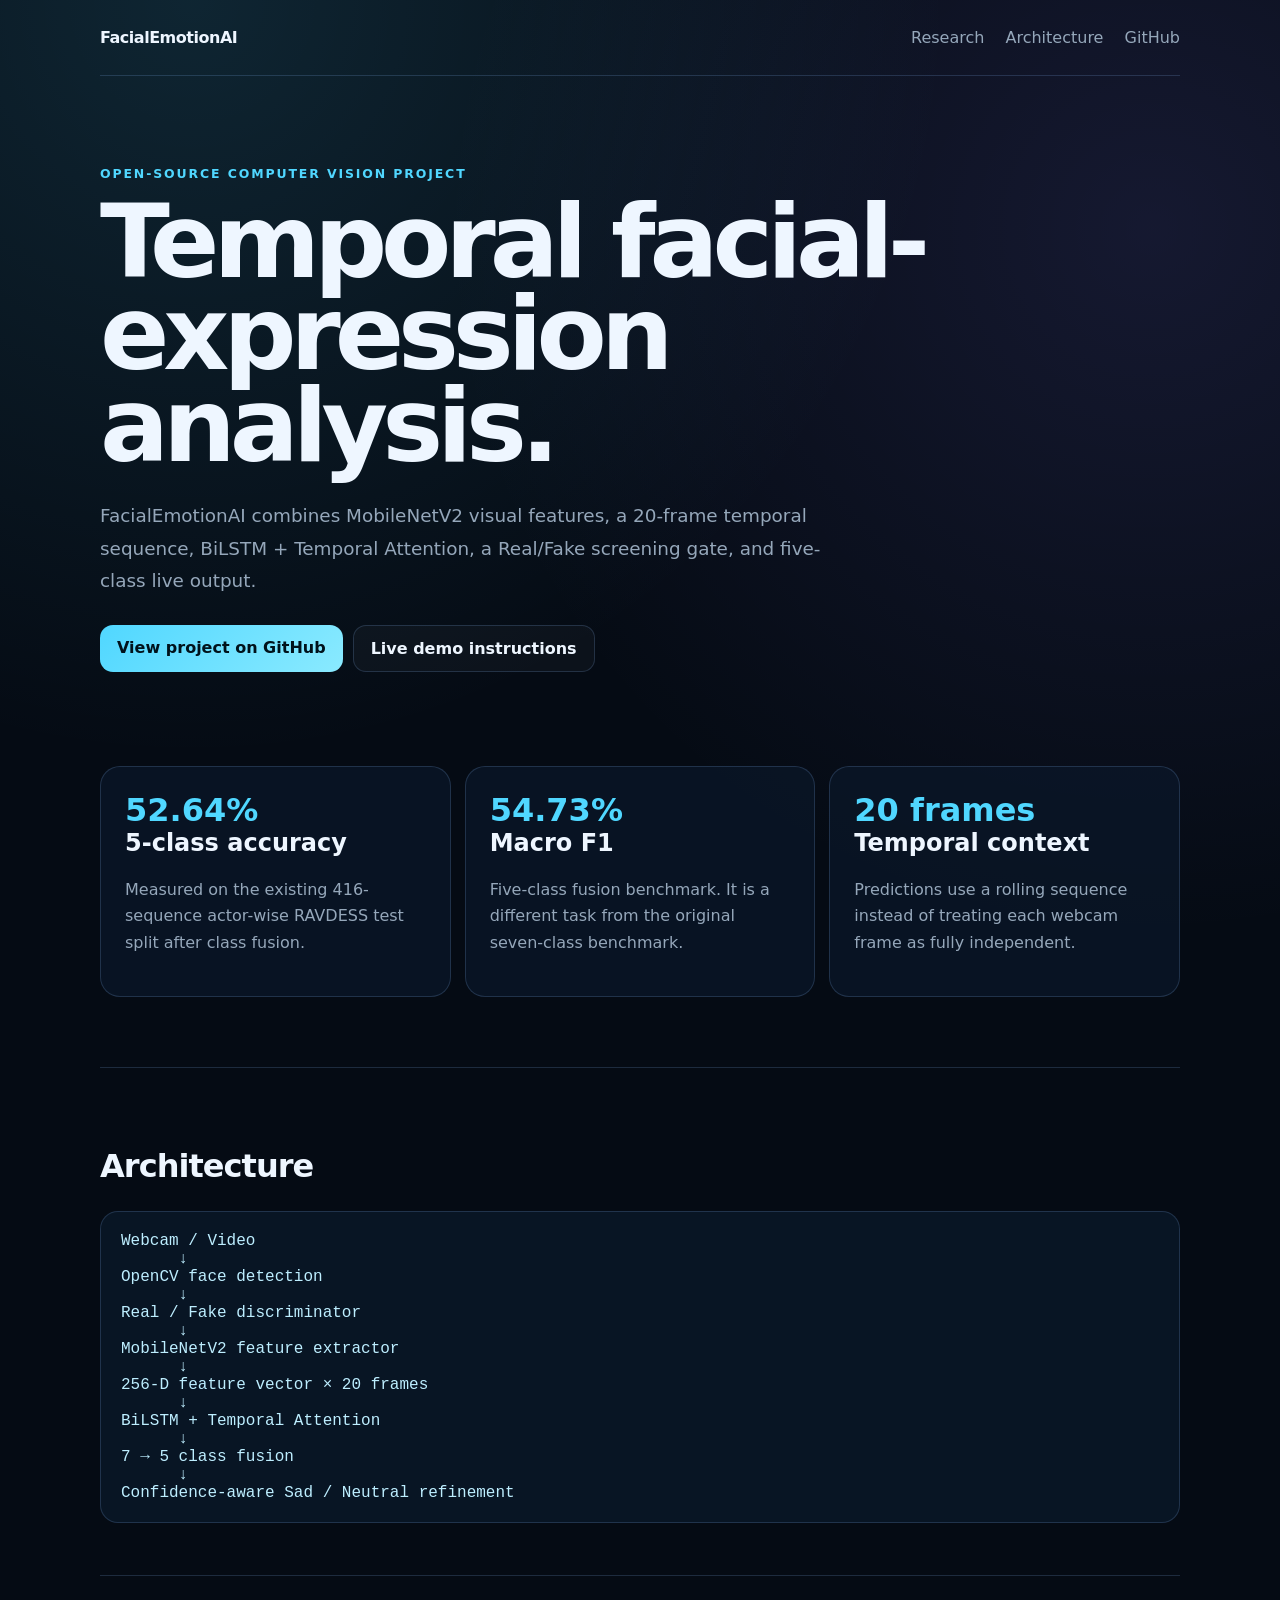
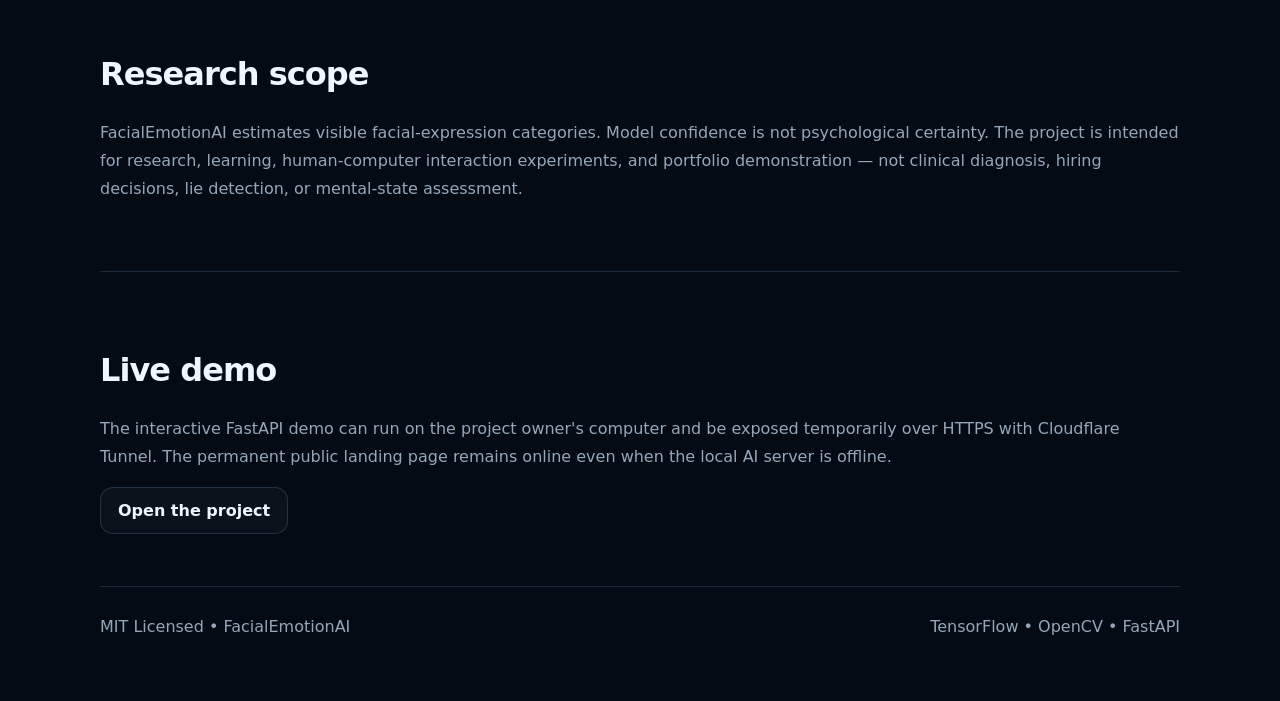
==== docs/index.html @ 0f3d4d0a "Add GitHub Pages landing page" ====
<!doctype html>
<html lang="en">
<head>
  <meta charset="utf-8">
  <meta name="viewport" content="width=device-width, initial-scale=1">
  <meta name="robots" content="index,follow">
  <meta name="theme-color" content="#07111f">
  <meta name="description" content="FacialEmotionAI is an open-source temporal facial-expression analysis project using MobileNetV2, BiLSTM attention, anti-spoofing, and five-class live inference.">
  <meta property="og:title" content="FacialEmotionAI — Temporal Facial Expression Analysis">
  <meta property="og:description" content="Open-source webcam and video facial-expression analysis with temporal attention and anti-spoofing.">
  <meta property="og:type" content="website">
  <meta property="og:url" content="https://arianharashchi-lang.github.io/FacialEmotionAI/">
  <link rel="canonical" href="https://arianharashchi-lang.github.io/FacialEmotionAI/">
  <title>FacialEmotionAI — Temporal Facial Expression Analysis</title>
  <style>
    :root{color-scheme:dark;--bg:#050b14;--text:#eef6ff;--muted:#95a7ba;--line:rgba(137,186,255,.18);--accent:#50d7ff;--purple:#8b7cff}
    *{box-sizing:border-box}body{margin:0;min-height:100vh;font-family:Inter,ui-sans-serif,system-ui,-apple-system,"Segoe UI",sans-serif;color:var(--text);background:radial-gradient(circle at 15% 0%,rgba(80,215,255,.13),transparent 30%),radial-gradient(circle at 90% 10%,rgba(139,124,255,.12),transparent 30%),var(--bg)}
    .wrap{width:min(1080px,calc(100% - 32px));margin:auto}.nav{height:76px;display:flex;align-items:center;justify-content:space-between;border-bottom:1px solid var(--line)}.brand{font-weight:850;letter-spacing:-.03em}.nav a{color:var(--muted);text-decoration:none;margin-left:16px}
    .hero{padding:90px 0 70px;max-width:900px}.eyebrow{font-size:.78rem;letter-spacing:.15em;color:var(--accent);font-weight:800}.hero h1{font-size:clamp(3rem,8vw,7rem);line-height:.9;letter-spacing:-.06em;margin:15px 0 28px}.lead{font-size:1.15rem;line-height:1.75;color:var(--muted);max-width:760px}
    .actions{display:flex;gap:10px;flex-wrap:wrap;margin-top:28px}.btn{display:inline-flex;padding:13px 17px;border-radius:13px;text-decoration:none;font-weight:800}.primary{background:linear-gradient(135deg,var(--accent),#8aeaff);color:#00121b}.secondary{border:1px solid var(--line);color:var(--text);background:rgba(255,255,255,.03)}
    .grid{display:grid;grid-template-columns:repeat(3,1fr);gap:14px;margin:24px 0 70px}.card{border:1px solid var(--line);border-radius:20px;background:rgba(12,25,43,.65);padding:24px;min-height:180px}.card h2{margin-top:0}.card p{color:var(--muted);line-height:1.65}.metric{font-size:2rem;font-weight:850;color:var(--accent)}
    .section{padding:52px 0;border-top:1px solid var(--line)}.section h2{font-size:2rem;letter-spacing:-.03em}.pipeline{font-family:ui-monospace,SFMono-Regular,Menlo,monospace;color:#bdeeff;background:#081524;border:1px solid var(--line);border-radius:18px;padding:20px;overflow:auto;white-space:pre}.note{color:var(--muted);line-height:1.75}
    footer{padding:30px 0 50px;border-top:1px solid var(--line);color:var(--muted);display:flex;justify-content:space-between;gap:14px}
    @media(max-width:760px){.grid{grid-template-columns:1fr}.hero{padding-top:55px}.nav-links{display:none}footer{flex-direction:column}}
  </style>
</head>
<body>
  <div class="wrap">
    <nav class="nav">
      <div class="brand">FacialEmotionAI</div>
      <div class="nav-links">
        <a href="#research">Research</a>
        <a href="#architecture">Architecture</a>
        <a href="https://github.com/arianharashchi-lang/FacialEmotionAI">GitHub</a>
      </div>
    </nav>

    <main>
      <section class="hero">
        <div class="eyebrow">OPEN-SOURCE COMPUTER VISION PROJECT</div>
        <h1>Temporal facial-expression analysis.</h1>
        <p class="lead">
          FacialEmotionAI combines MobileNetV2 visual features, a 20-frame temporal sequence, BiLSTM + Temporal Attention, a Real/Fake screening gate, and five-class live output.
        </p>
        <div class="actions">
          <a class="btn primary" href="https://github.com/arianharashchi-lang/FacialEmotionAI">View project on GitHub</a>
          <a class="btn secondary" href="#live-demo">Live demo instructions</a>
        </div>
      </section>

      <section class="grid">
        <article class="card"><div class="metric">52.64%</div><h2>5-class accuracy</h2><p>Measured on the existing 416-sequence actor-wise RAVDESS test split after class fusion.</p></article>
        <article class="card"><div class="metric">54.73%</div><h2>Macro F1</h2><p>Five-class fusion benchmark. It is a different task from the original seven-class benchmark.</p></article>
        <article class="card"><div class="metric">20 frames</div><h2>Temporal context</h2><p>Predictions use a rolling sequence instead of treating each webcam frame as fully independent.</p></article>
      </section>

      <section id="architecture" class="section">
        <h2>Architecture</h2>
        <div class="pipeline">Webcam / Video
      ↓
OpenCV face detection
      ↓
Real / Fake discriminator
      ↓
MobileNetV2 feature extractor
      ↓
256-D feature vector × 20 frames
      ↓
BiLSTM + Temporal Attention
      ↓
7 → 5 class fusion
      ↓
Confidence-aware Sad / Neutral refinement</div>
      </section>

      <section id="research" class="section">
        <h2>Research scope</h2>
        <p class="note">
          FacialEmotionAI estimates visible facial-expression categories. Model confidence is not psychological certainty. The project is intended for research, learning, human-computer interaction experiments, and portfolio demonstration — not clinical diagnosis, hiring decisions, lie detection, or mental-state assessment.
        </p>
      </section>

      <section id="live-demo" class="section">
        <h2>Live demo</h2>
        <p class="note">
          The interactive FastAPI demo can run on the project owner's computer and be exposed temporarily over HTTPS with Cloudflare Tunnel. The permanent public landing page remains online even when the local AI server is offline.
        </p>
        <a class="btn secondary" href="https://github.com/arianharashchi-lang/FacialEmotionAI">Open the project</a>
      </section>
    </main>

    <footer>
      <span>MIT Licensed • FacialEmotionAI</span>
      <span>TensorFlow • OpenCV • FastAPI</span>
    </footer>
  </div>
</body>
</html>
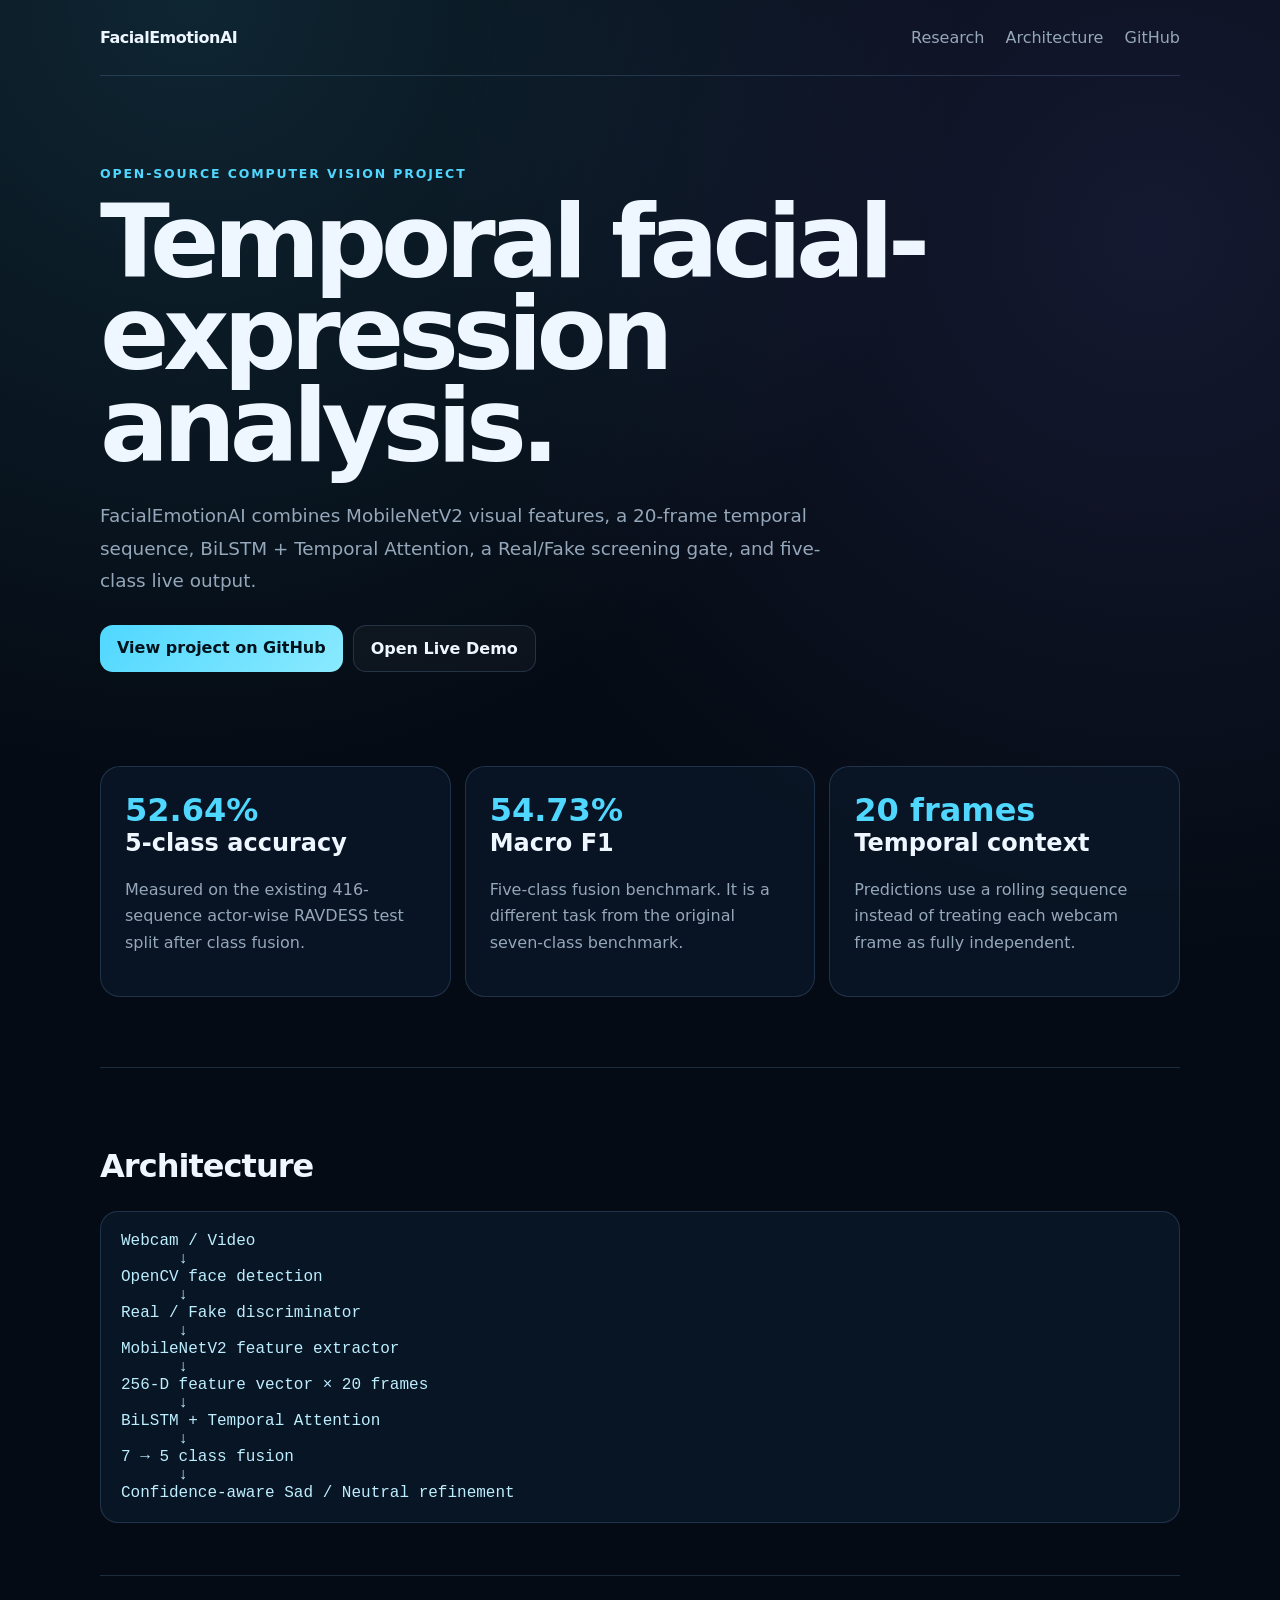
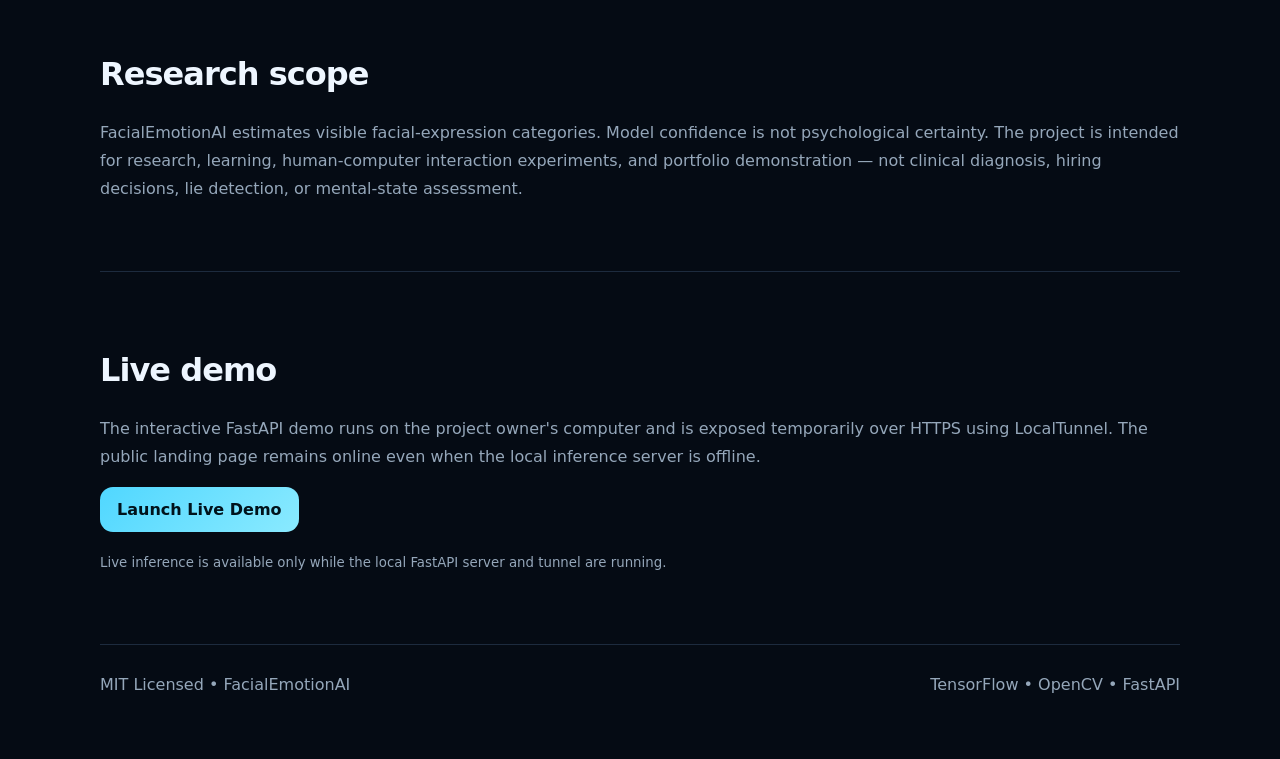
==== commit dbabb9e3: "Link GitHub Pages to live FastAPI demo" ====
--- a/docs/index.html
+++ b/docs/index.html
@@ -44,7 +44,7 @@
         </p>
         <div class="actions">
           <a class="btn primary" href="https://github.com/arianharashchi-lang/FacialEmotionAI">View project on GitHub</a>
-          <a class="btn secondary" href="#live-demo">Live demo instructions</a>
+          <a class="btn secondary" href="https://cute-owls-fry.loca.lt" target="_blank" rel="noreferrer">Open Live Demo</a>
         </div>
       </section>
 
@@ -83,9 +83,10 @@
       <section id="live-demo" class="section">
         <h2>Live demo</h2>
         <p class="note">
-          The interactive FastAPI demo can run on the project owner's computer and be exposed temporarily over HTTPS with Cloudflare Tunnel. The permanent public landing page remains online even when the local AI server is offline.
+          The interactive FastAPI demo runs on the project owner's computer and is exposed temporarily over HTTPS using LocalTunnel. The public landing page remains online even when the local inference server is offline.
         </p>
-        <a class="btn secondary" href="https://github.com/arianharashchi-lang/FacialEmotionAI">Open the project</a>
+        <a class="btn primary" href="https://cute-owls-fry.loca.lt" target="_blank" rel="noreferrer">Launch Live Demo</a>
+        <p class="note"><small>Live inference is available only while the local FastAPI server and tunnel are running.</small></p>
       </section>
     </main>
 
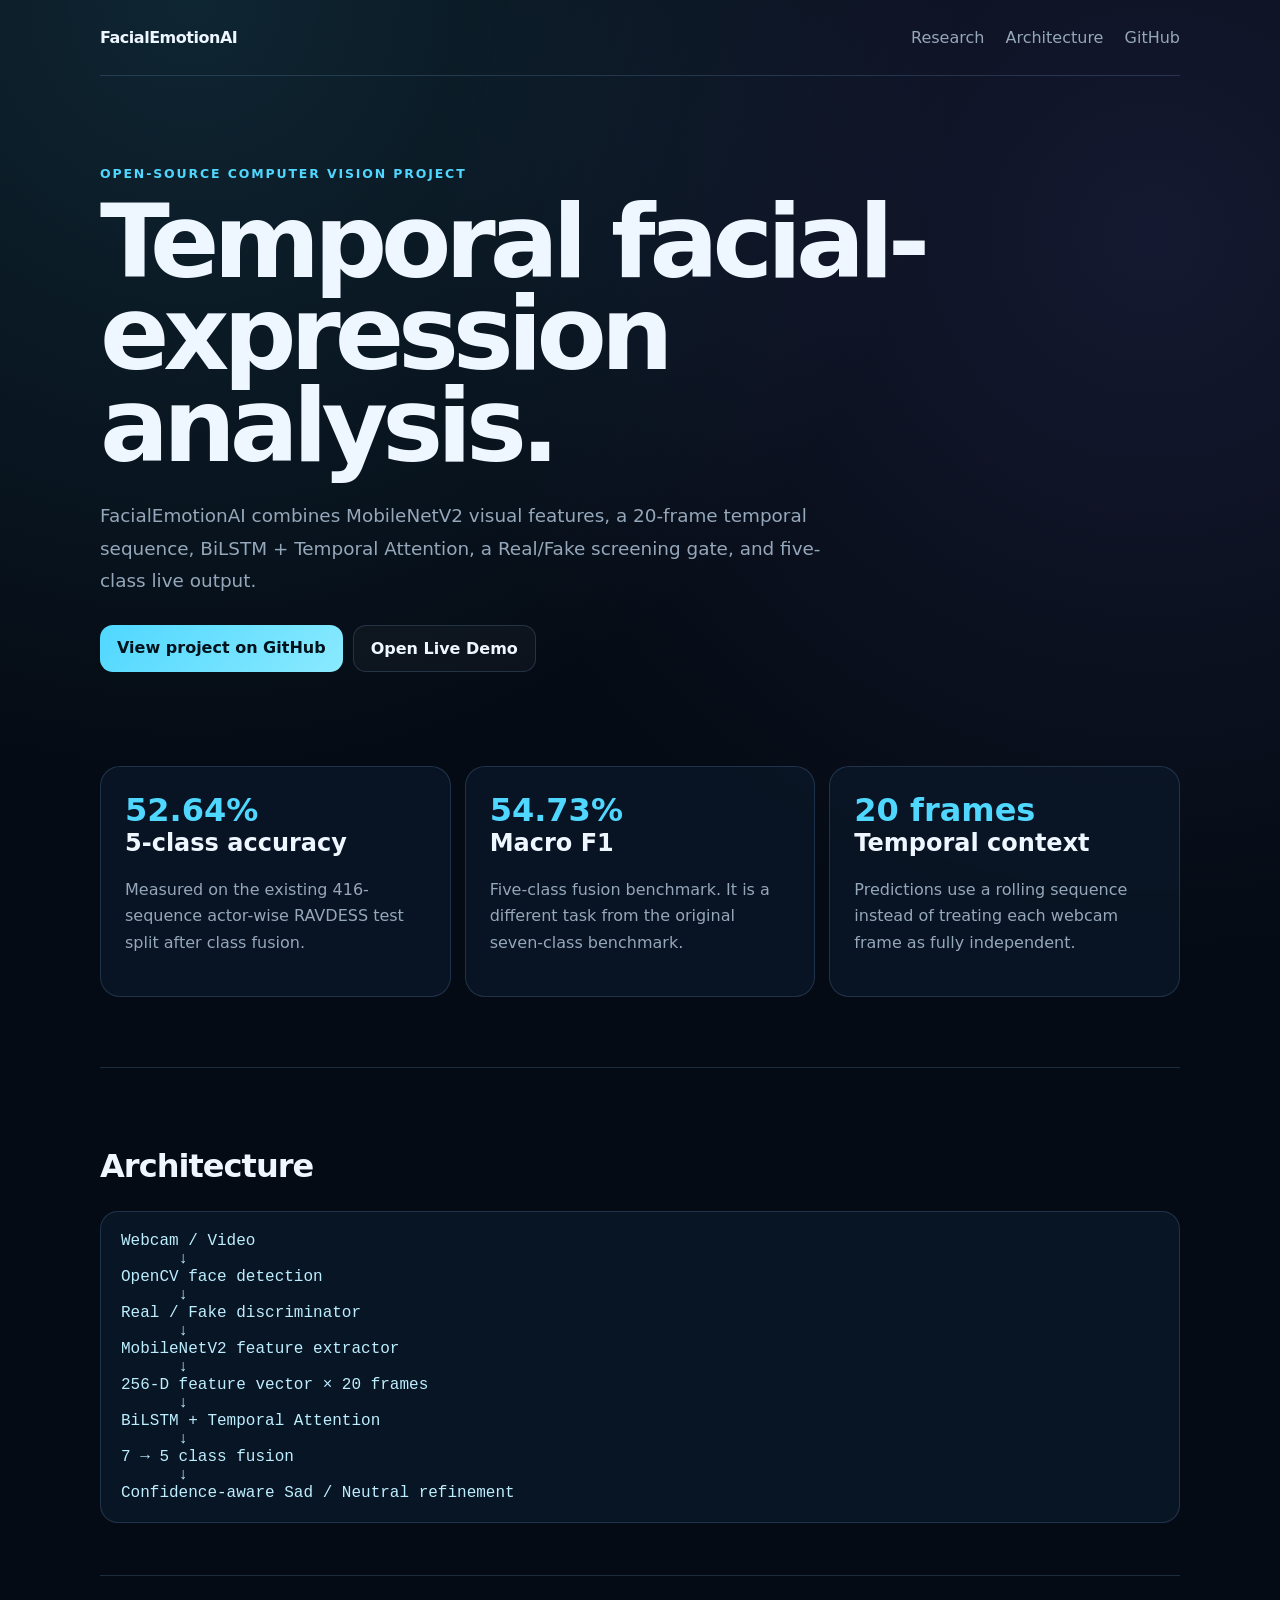
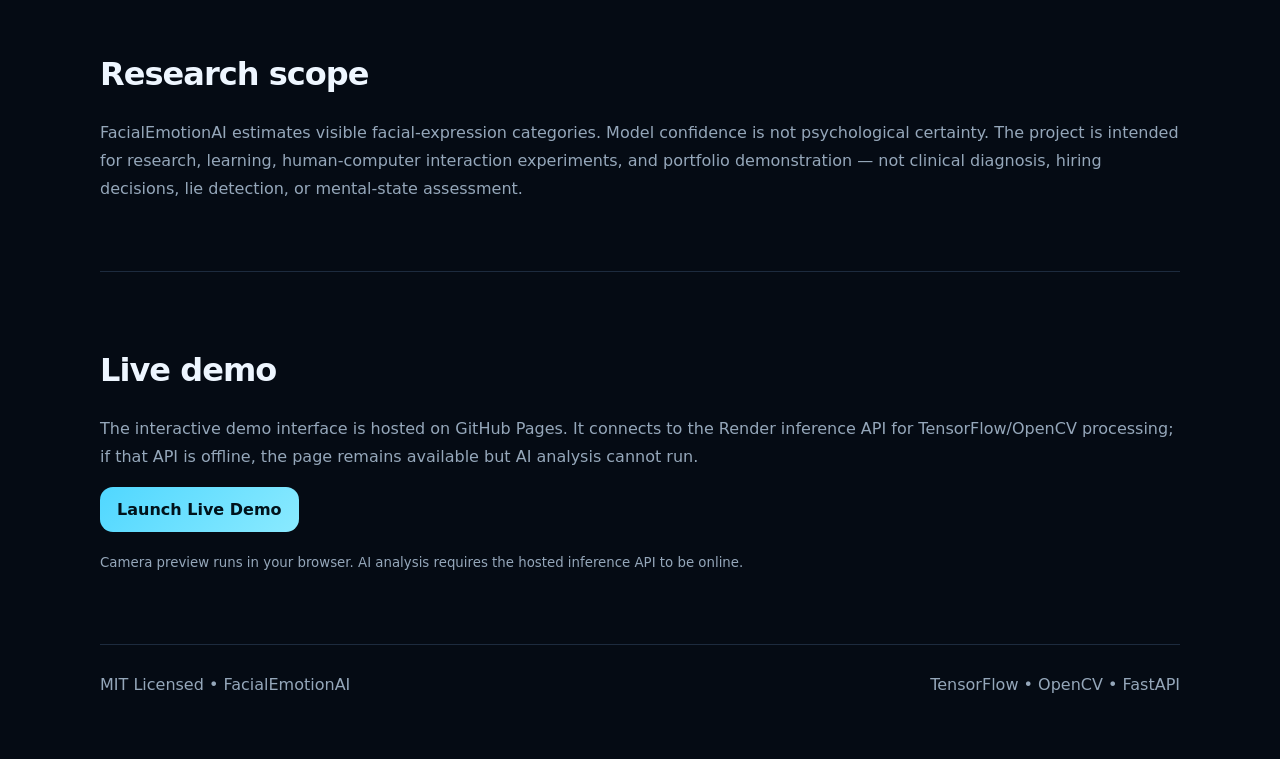
==== commit f949406c: "Point landing page to GitHub Pages demo" ====
--- a/docs/index.html
+++ b/docs/index.html
@@ -44,7 +44,7 @@
         </p>
         <div class="actions">
           <a class="btn primary" href="https://github.com/arianharashchi-lang/FacialEmotionAI">View project on GitHub</a>
-          <a class="btn secondary" href="https://cute-owls-fry.loca.lt" target="_blank" rel="noreferrer">Open Live Demo</a>
+          <a class="btn secondary" href="./demo.html">Open Live Demo</a>
         </div>
       </section>
 
@@ -83,10 +83,10 @@
       <section id="live-demo" class="section">
         <h2>Live demo</h2>
         <p class="note">
-          The interactive FastAPI demo runs on the project owner's computer and is exposed temporarily over HTTPS using LocalTunnel. The public landing page remains online even when the local inference server is offline.
+          The interactive demo interface is hosted on GitHub Pages. It connects to the Render inference API for TensorFlow/OpenCV processing; if that API is offline, the page remains available but AI analysis cannot run.
         </p>
-        <a class="btn primary" href="https://cute-owls-fry.loca.lt" target="_blank" rel="noreferrer">Launch Live Demo</a>
-        <p class="note"><small>Live inference is available only while the local FastAPI server and tunnel are running.</small></p>
+        <a class="btn primary" href="./demo.html">Launch Live Demo</a>
+        <p class="note"><small>Camera preview runs in your browser. AI analysis requires the hosted inference API to be online.</small></p>
       </section>
     </main>
 
